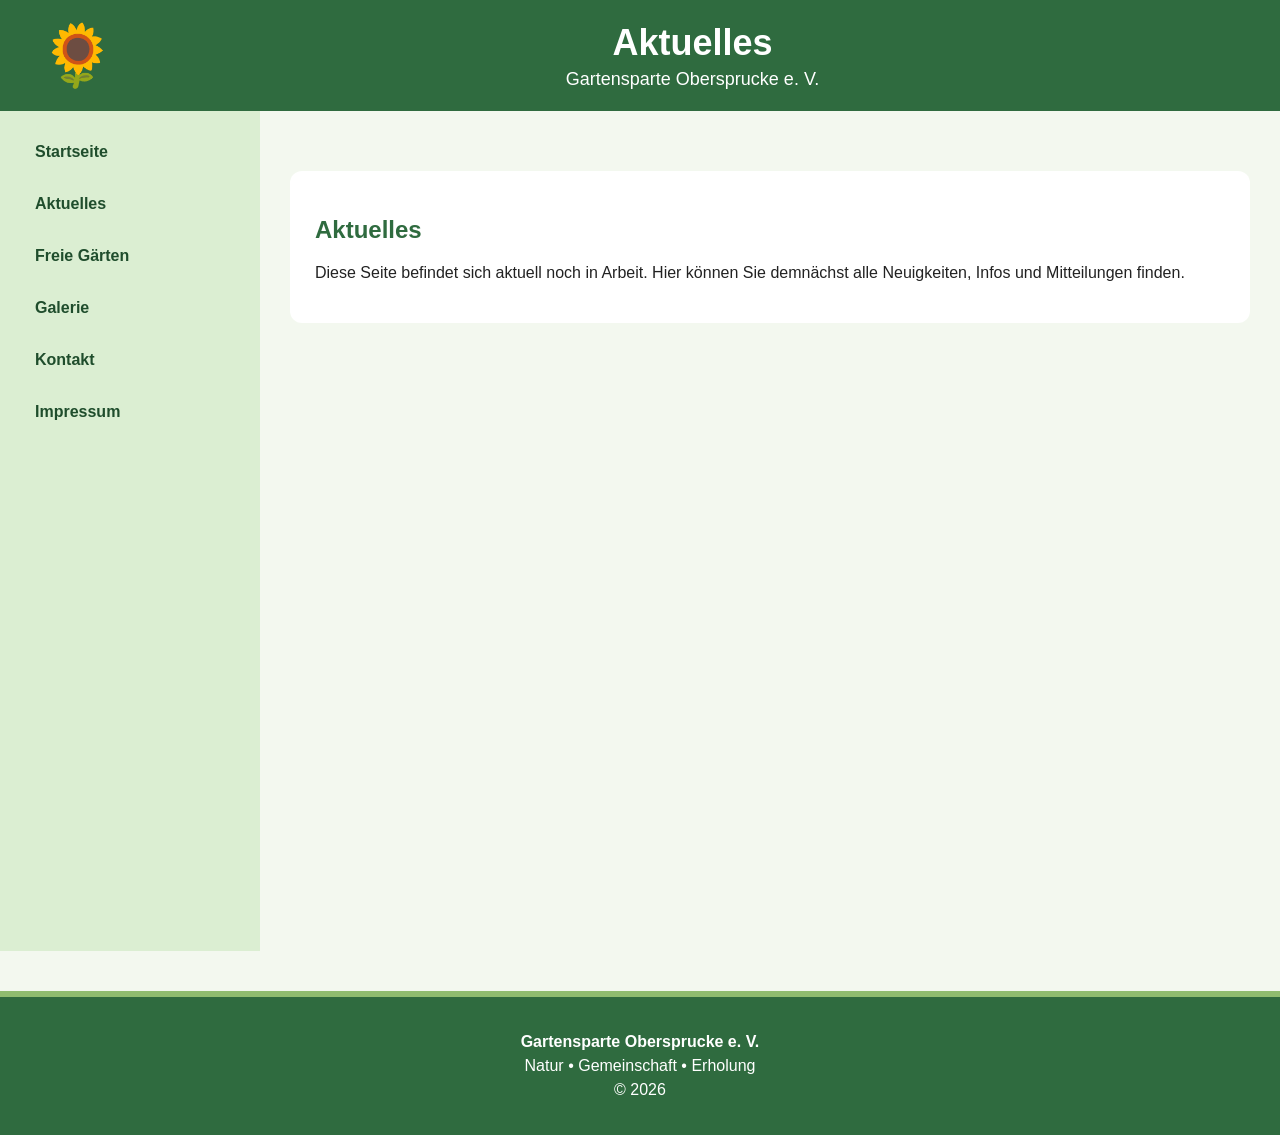
==== aktuelles.html @ 34e6486c "Add files via upload" ====
<!DOCTYPE html>
<html lang="de">
<head>
  <meta charset="UTF-8">
  <meta name="viewport" content="width=device-width, initial-scale=1.0">
  <title>Aktuelles</title>
  <link rel="stylesheet" href="style.css">
</head>

<body>

<header class="header">
  <div class="logo">🌻</div>
  <div class="title">
    <h1>Aktuelles</h1>
    <p>Gartensparte Obersprucke e. V.</p>
  </div>
</header>

<div class="layout">
  <aside class="sidebar">
    <a href="index.html">Startseite</a>
    <a href="aktuelles.html">Aktuelles</a>
    <a href="freie-gaerten.html">Freie Gärten</a>
    <a href="galerie.html">Galerie</a>
    <a href="kontakt.html">Kontakt</a>
    <a href="impressum.html">Impressum</a>
  </aside>

  <main class="content">
    <section class="welcome">
      <h2>Aktuelles</h2>
      <p>
        Diese Seite befindet sich aktuell noch in Arbeit.
        Hier können Sie demnächst alle Neuigkeiten, Infos und Mitteilungen finden.
      </p>
    </section>
  </main>
</div>

<footer class="footer">
  <div class="footer-content">
    <p><strong>Gartensparte Obersprucke e. V.</strong></p>
    <p>Natur • Gemeinschaft • Erholung</p>
    <p>© 2026</p>
  </div>
</footer>

</body>
</html>
---- style.css ----
body {
  margin: 0;
  font-family: Arial, sans-serif;
  background: #f3f8ef;
  color: #222;
}

.header {
  background: #2f6b3f;
  color: white;
  display: flex;
  align-items: center;
  padding: 20px 40px;
}

.logo {
  font-size: 60px;
  margin-right: 30px;
}

.title {
  flex: 1;
  text-align: center;
}

.title h1 {
  margin: 0;
  font-size: 36px;
}

.title p {
  margin: 5px 0 0;
  font-size: 18px;
}

.layout {
  display: flex;
}

.sidebar {
  width: 220px;
  background: #dbeed2;
  min-height: calc(100vh - 100px);
  padding: 20px;
}

.sidebar a {
  display: block;
  color: #1f4d2c;
  text-decoration: none;
  font-weight: bold;
  margin-bottom: 10px;
  padding: 12px 15px;
  border-radius: 10px;
  transition: 0.2s ease;
}

.sidebar a:hover {
  background: #cfe5c4;
  transform: translateX(5px);
}

.content {
  flex: 1;
  padding: 30px;
}

.slideshow {
  position: relative;
  height: 350px;
  overflow: hidden;
  border-radius: 12px;
  background: #ccc;
}

.slide {
  display: none;
  width: 100%;
  height: 350px;
  object-fit: cover;
}

.slide.active {
  display: block;
}

.welcome {
  margin-top: 30px;
  background: white;
  padding: 25px;
  border-radius: 12px;
}

.welcome h2 {
  color: #2f6b3f;
}

.info-cards {
  display: flex;
  gap: 25px;
  margin-top: 25px;
}

.info-card {
  flex: 1;
  background: white;
  padding: 25px;
  border-radius: 12px;
  border-left: 6px solid #2f6b3f;
  box-shadow: 0 3px 10px rgba(0, 0, 0, 0.08);
}

.info-card h3 {
  margin-top: 0;
  color: #2f6b3f;
}

.info-card a {
  display: inline-block;
  margin-top: 10px;
  color: white;
  background: #2f6b3f;
  padding: 10px 15px;
  border-radius: 8px;
  text-decoration: none;
  font-weight: bold;
}

.info-card a:hover {
  background: #245532;
}

.garden-cards {
  margin-top: 25px;
}

.garden-card {
  display: flex;
  gap: 25px;
  background: white;
  padding: 20px;
  border-radius: 12px;
  border-left: 6px solid #2f6b3f;
  box-shadow: 0 3px rgba(0, 0, 0, 0.08);
}

.garden-card img {
  width: 280px;
  height: 200px;
  object-fit: cover;
  border-radius: 10px;
}

.garden-card h3 {
  color: #2f6b3f;
  margin-top: 0;
}

.garden-grid {
  display: grid !important;
  grid-template-columns: repeat(3,minmax(220px, 1fr)) !important;
  gap: 25px !important;
  margin-top: 25px;
}

.polaroid-card {
  width: auto !important;
  max-width: none !important;
  background: white;
  padding: 15px 15px 24px;
  border-radius: 6px;
  box-shadow: 0 5px 15px rgba(0, 0, 0, 0.18);
  cursor: pointer;
  text-align: center;
  transition: transform 0.3s ease;
}

.polaroid-card:hover {
  transform: scale(1.03);
}

.polaroid-card img {
  width: 100% !important;
  height: 220px !important;
  object-fit: cover !important;
  border-radius: 4px;
}

.polaroid-card h3 {
  color: #2f6b3f;
  margin-bottom: 5px;
}

.modal {
  display: none;
  position: fixed;
  z-index: 1000;
  left: 0;
  top: 0;
  width: 100%;
  height: 100%;
  background: rgba(0, 0, 0, 0.65);
}

.modal-content {
  background: white;
  margin: 5% auto;
  padding: 25px;
  width: 80%;
  max-width: 650px;
  border-radius: 12px;
  box-shadow: 0 5px 20px rgba(0, 0, 0, 0.3);
}

.modal-content img {
  width: 100%;
  max-height: 350px;
  object-fit: cover;
  border-radius: 10px;
}

.close {
  float: right;
  font-size: 32px;
  font-weight: bold;
  cursor: pointer;
}

.short-facts {
  color: #555;
  font-size: 15px;
}

.garden-grid {
  display: flex;
  gap: 30px;
  margin-top: 25px;
  flex-wrap: wrap;
  justify-content: flex-start;
}

.polaroid-card {
  width: 30px;
  background: white;
  padding: 16px 16px 24px;
  border-radius: 8px;
  box-shadow: 0 5px 15px rgba(0,0,0,0.18);
  cursor: pointer;
  text-align: center;
}

.polaroid-card img {
  width: 100%;
  height: 240px;
  object-fit: cover;
}

.short-facts {
  color: #555;
  font-size: 15px;
}

.map-section {
  margin-top: 25px;
  background: white;
  padding: 25px;
  border-radius: 12px;
  box-shadow: 0 3px 10px rgba(0, 0, 0, 0.08);
}

.map-section h2 {
  color: #2f6b3f;
  margin-top: 0;
}

.map-section iframe {
  border-radius: 12px;
  margin-top: 10px;
}

.route-button {
  display: inline-block;
  margin-top: 15px;
  color: white;
  background: #2f6b3f;
  padding: 10px 15px;
  border-radius: 8px;
  text-decoration: none;
  font-weight: bold;
}

.route-button:hover {
  background: #245532;
}

.contact-grid {
  display: flex;
  gap: 25px;
  margin-top: 25px;
  flex-wrap: wrap;
}

.contact-card {
  flex: 1;
  min-width: 260px;
  background: white;
  padding: 25px;
  border-radius: 12px;
  border-left: 6px solid #2f6b3f;
  box-shadow: 0 3px 10px rgba(0, 0, 0, 0.08);
}

.contact-card h3 {
  color: #2f6b3f;
  margin-top: 0;
}

.footer {
  background: #2f6b3f;
  color: white;
  text-align: center;
  padding: 30px 20px;
  margin-top: 40px;
  border-top: 6px solid #8fbc6f;
}

.footer-content p {
  margin: 6px 0;
}

@media (max-width: 768px) {
  .header{
    flex-direction: column;
    padding: 20px;
    text-align: center;
  }

  .logo {
    margin-right: 0;
    margin-bottom: 10px;
  }
 
  .title h1 {
    font-size: 28px;
  }

  .layout {
    flex-direction: column;
  }

  .sidebar {
    width: auto;
    min-height: auto;
    display: flex;
    flex-wrap: wrap;
    justify-content: center;
    gap: 8px;
  }

  .sidebar a{
    margin-bottom: 0;
    padding: 10px 12px;
    background: #cfe5c4;
  }

  .content {
    padding: 18px;
  }

  .slideshow {
    height: 240px;
  }

  .slide {
    height: 240px;
  }

  .info-cards, .contact-grid {
    flex-direction: column;
  }

  .garden-grid {
    grid-template-columns: 1fr !important;
  }

  .modal-content {
    width: 90%;
    margin-top: 20%;
  }

  .footer::after {
    font-size: 45px;
  }
}
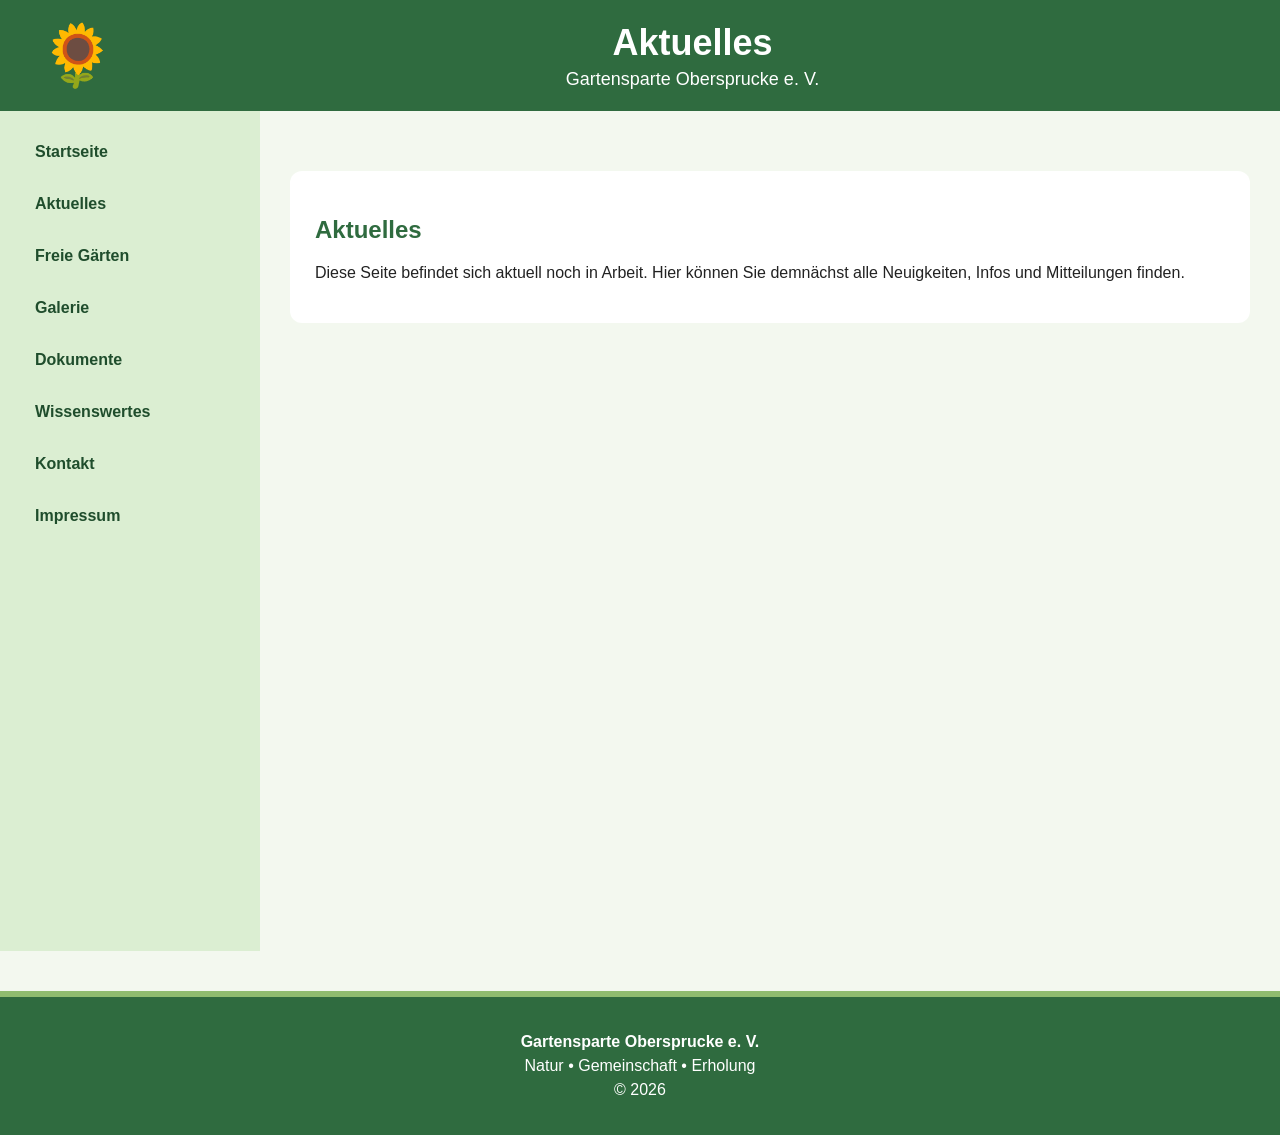
==== commit 225dd55c: "Add files via upload" ====
--- a/aktuelles.html
+++ b/aktuelles.html
@@ -19,12 +19,14 @@
 
 <div class="layout">
   <aside class="sidebar">
-    <a href="index.html">Startseite</a>
-    <a href="aktuelles.html">Aktuelles</a>
-    <a href="freie-gaerten.html">Freie Gärten</a>
-    <a href="galerie.html">Galerie</a>
-    <a href="kontakt.html">Kontakt</a>
-    <a href="impressum.html">Impressum</a>
+                <a href="index.html">Startseite</a>
+                <a href="aktuelles.html">Aktuelles</a>
+                <a href="freie-gaerten.html">Freie Gärten</a>
+                <a href="galerie.html">Galerie</a>
+                <a href="dokumente.html">Dokumente</a>
+                <a href="wissenswertes.html">Wissenswertes</a>
+                <a href="kontakt.html">Kontakt</a>
+                <a href="impressum.html">Impressum</a>
   </aside>
 
   <main class="content">
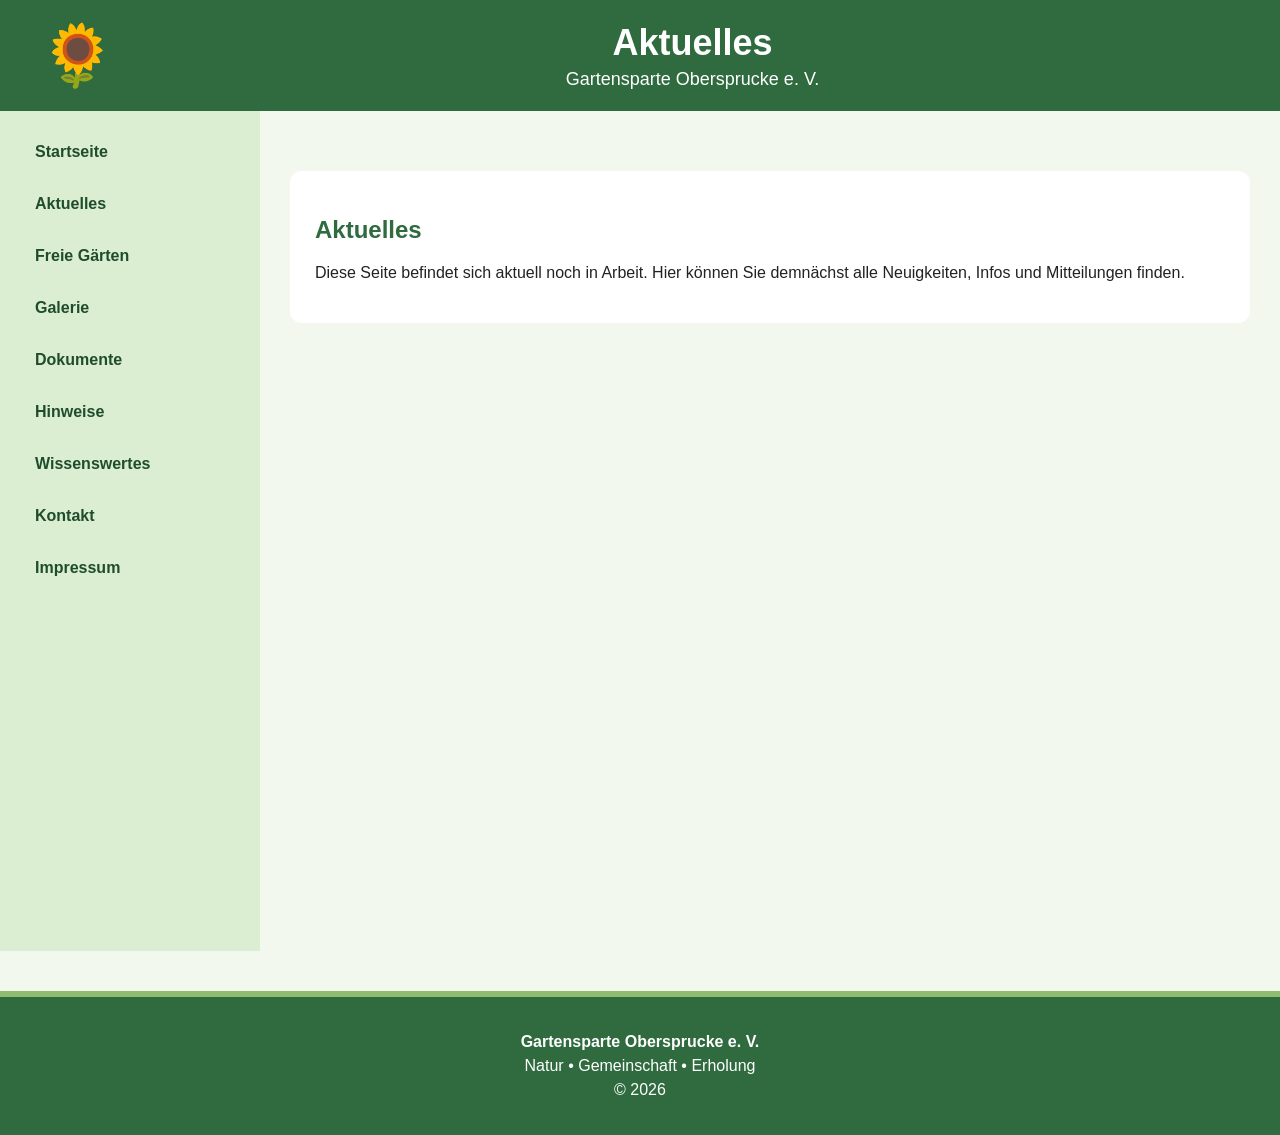
==== commit e885ae06: "Add files via upload" ====
--- a/aktuelles.html
+++ b/aktuelles.html
@@ -24,6 +24,7 @@
                 <a href="freie-gaerten.html">Freie Gärten</a>
                 <a href="galerie.html">Galerie</a>
                 <a href="dokumente.html">Dokumente</a>
+                <a href="hinweise.html">Hinweise</a>
                 <a href="wissenswertes.html">Wissenswertes</a>
                 <a href="kontakt.html">Kontakt</a>
                 <a href="impressum.html">Impressum</a>
--- a/style.css
+++ b/style.css
@@ -239,15 +239,6 @@
   justify-content: flex-start;
 }
 
-.polaroid-card {
-  width: 30px;
-  background: white;
-  padding: 16px 16px 24px;
-  border-radius: 8px;
-  box-shadow: 0 5px 15px rgba(0,0,0,0.18);
-  cursor: pointer;
-  text-align: center;
-}
 
 .polaroid-card img {
   width: 100%;
@@ -391,5 +382,188 @@
   .footer::after {
     font-size: 45px;
   }
-}
-
+
+  .search-filter-box {
+    flex-direction: column;
+    align-items: stretch;
+  }
+
+  .filter-buttons {
+    justify-content: center;
+  }
+}
+
+.search-filter-box {
+  display: flex;
+  gap: 18px;
+  align-items: center;
+  margin-top: 25px;
+  margin-bottom: 25px;
+  background: white;
+  padding: 18px;
+  border-radius: 18px;
+  box-shadow: 0 3px 10px rgba(0, 0, 0, 0.08);
+}
+
+.search-bar {
+  flex: 1;
+  padding: 18px 22px;
+  border-radius: 999px;
+  border: 2px solid #dbeed2;
+  font-size: 18px;
+  outline: none;
+}
+
+.search-bar {
+  flex: 1;
+  padding: 18px 22px;
+  border-radius: 999px;
+  border: 2px solid #dbeed2;
+  font-size: 18px;
+  outline: none;
+}
+
+.search-bar:focus {
+  border-color: #2f6b3f;
+  box-shadow: 0 0 0 4px #dbeed2;
+}
+
+.filter-buttons {
+  display: flex;
+  flex-wrap: wrap;
+  gap: 8px;
+}
+
+.filter-buttons button {
+  background: #dbeed2;
+  color: #1f4d2c;
+  border: 2px solid transparent;
+  padding: 11px 15px;
+  border-radius: 999px;
+  cursor: pointer;
+  font-weight: bold;
+  transition: 0.2 ease;
+}
+
+.filter-buttons button:hover {
+  background: #cfe5c4;
+  background-color: #2f6b3f;
+  transform: translateY(-2px);
+}
+
+.plant-card {
+  background: white;
+  padding: 16px;
+  border-radius: 12px;
+  box-shadow: 0 5px 15px rgba(0,0,0,0.18);
+  cursor: pointer;
+  text-align: center;
+}
+
+.plant-card img {
+  width: 100%;
+  height: 180px;
+  object-fit: cover;
+  border-radius: 8px;
+}
+
+.plant-card h3 {
+  color: #2f6b3f;
+}
+
+.plant-grid {
+  display: grid;
+  grid-template-columns: repeat(3, minmax(220px, 1fr));
+  gap: 25px;
+  margin-top: 25px;
+}
+
+.plant-grid {
+  display: grid;
+  grid-template-columns: repeat(3, minmax(220px, 1fr));
+  gap: 25px;
+  margin-top: 25px;
+}
+
+.plant-card {
+  background: white;
+  padding: 16px;
+  border-radius: 12px;
+  box-shadow: 0 5px 15px rgba(0,0,0,0.18);
+  cursor: pointer;
+  text-align: center;
+}
+
+.plant-card img {
+  width: 100%;
+  height: 180px;
+  object-fit: cover;
+  border-radius: 8px;
+}
+
+.plant-card h3 {
+  color: #2f6b3f;
+}
+
+.plant-modal {
+  display: none;
+  position: fixed;
+  inset: 0;
+  background: rgba(0,0,0,0.6);
+  justify-content: center;
+  align-items: center;
+  z-index: 9999;
+}
+
+.plant-modal-content {
+  background: white;
+  width: 90%;
+  max-width: 1100px;
+  border-radius: 20px;
+  padding: 25px;
+  display: flex;
+  gap: 30px;
+  position: relative;
+}
+
+.plant-close {
+  position: absolute;
+  top: 15px;
+  right: 25px;
+  font-size: 40px;
+  cursor: pointer;
+}
+
+.plant-modal-left {
+  width: 45%;
+}
+
+.plant-main-image {
+  width: 100%;
+  border-radius: 15px;
+  height: 450px;
+  object-fit: cover;
+}
+
+.plant-thumbs {
+  display: flex;
+  gap: 10px;
+  margin-top: 10px;
+}
+
+.plant-thumbs img {
+  width: 80px;
+  height: 80px;
+  object-fit: cover;
+  border-radius: 10px;
+  cursor: pointer;
+}
+
+.plant-modal-right {
+  flex: 1;
+}
+
+.latin-name {
+  font-style: italic;
+  color: #555;
+}
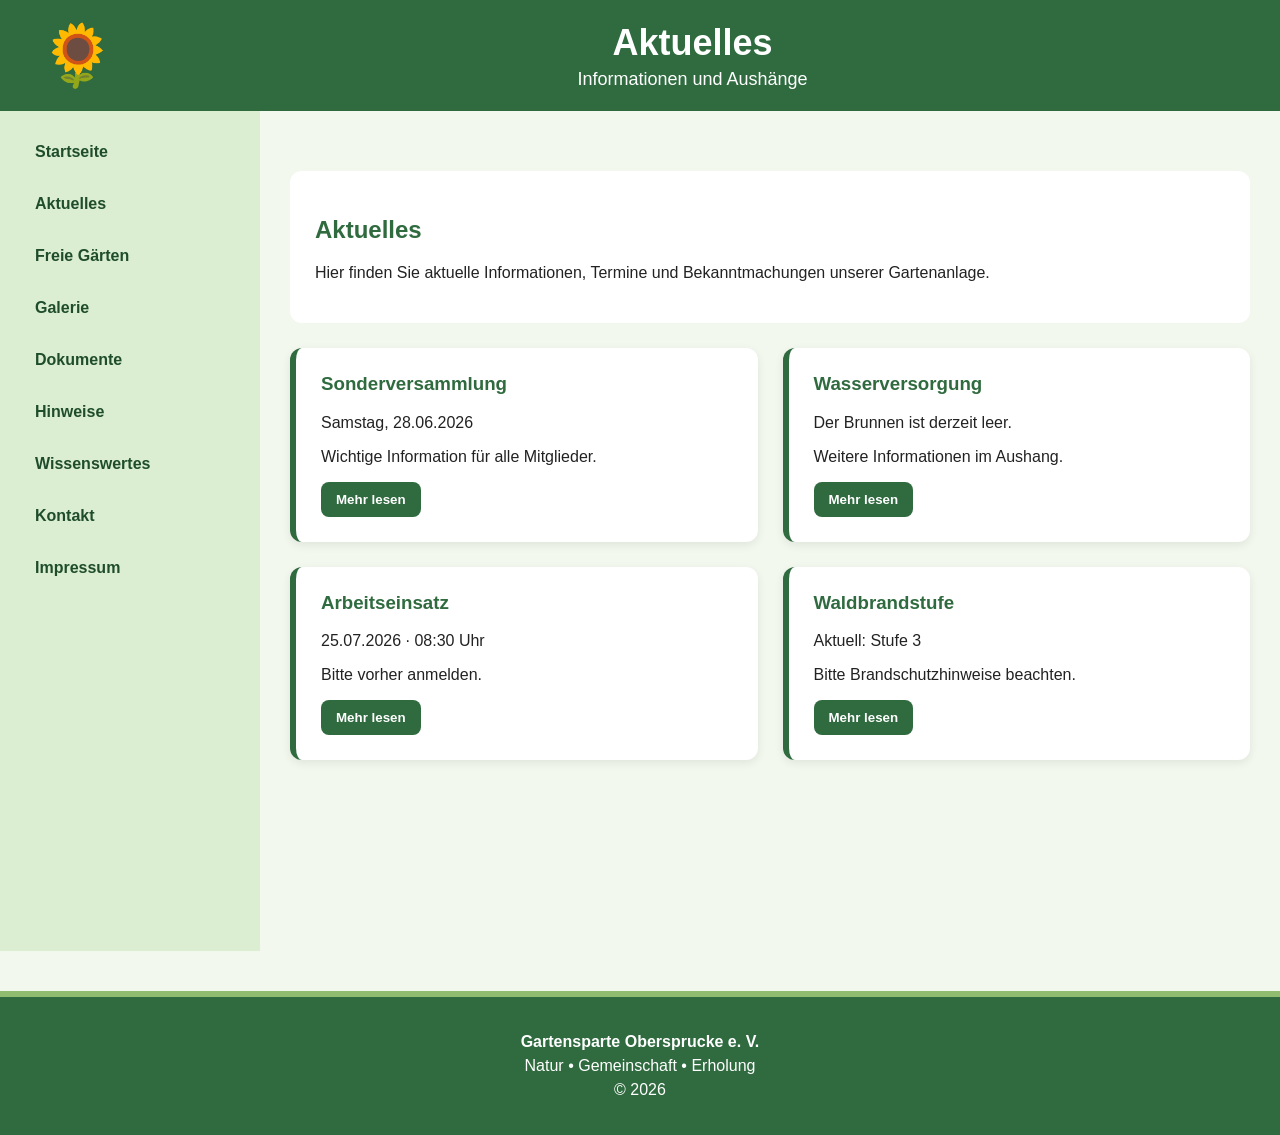
==== commit fc34c72d: "Add files via upload" ====
--- a/aktuelles.html
+++ b/aktuelles.html
@@ -13,32 +13,79 @@
   <div class="logo">🌻</div>
   <div class="title">
     <h1>Aktuelles</h1>
-    <p>Gartensparte Obersprucke e. V.</p>
+    <p>Informationen und Aushänge</p>
   </div>
 </header>
 
 <div class="layout">
   <aside class="sidebar">
-                <a href="index.html">Startseite</a>
-                <a href="aktuelles.html">Aktuelles</a>
-                <a href="freie-gaerten.html">Freie Gärten</a>
-                <a href="galerie.html">Galerie</a>
-                <a href="dokumente.html">Dokumente</a>
-                <a href="hinweise.html">Hinweise</a>
-                <a href="wissenswertes.html">Wissenswertes</a>
-                <a href="kontakt.html">Kontakt</a>
-                <a href="impressum.html">Impressum</a>
+    <a href="index.html">Startseite</a>
+    <a href="aktuelles.html">Aktuelles</a>
+    <a href="freie-gaerten.html">Freie Gärten</a>
+    <a href="galerie.html">Galerie</a>
+    <a href="dokumente.html">Dokumente</a>
+    <a href="hinweise.html">Hinweise</a>
+    <a href="wissenswertes.html">Wissenswertes</a>
+    <a href="kontakt.html">Kontakt</a>
+    <a href="impressum.html">Impressum</a>
   </aside>
 
   <main class="content">
     <section class="welcome">
       <h2>Aktuelles</h2>
       <p>
-        Diese Seite befindet sich aktuell noch in Arbeit.
-        Hier können Sie demnächst alle Neuigkeiten, Infos und Mitteilungen finden.
+        Hier finden Sie aktuelle Informationen, Termine und Bekanntmachungen
+        unserer Gartenanlage.
       </p>
     </section>
+
+    <section class="notice-grid">
+
+      <div class="notice-card" onclick="openNoticeModal('Sonderversammlung', 'Am Samstag findet eine Sonderversammlung im Vereinshaus statt.', 'Samstag, 28.06.2026', 'Der Vorstand')">
+        <h3>Sonderversammlung</h3>
+        <p>Samstag, 28.06.2026</p>
+        <p>Wichtige Information für alle Mitglieder.</p>
+        <button>Mehr lesen</button>
+      </div>
+
+      <div class="notice-card" onclick="openNoticeModal('Wasserversorgung', 'Der Brunnen ist derzeit leer. Wir haben momentan kein Wasser mehr. Wann es wieder Wasser gibt, ist aktuell nicht bekannt.', 'Aktueller Hinweis', 'Der Wassertrupp')">
+        <h3>Wasserversorgung</h3>
+        <p>Der Brunnen ist derzeit leer.</p>
+        <p>Weitere Informationen im Aushang.</p>
+        <button>Mehr lesen</button>
+      </div>
+
+      <div class="notice-card" onclick="openNoticeModal('Nächster Arbeitseinsatz', 'Unser nächster Arbeitseinsatz findet am 25.07.2026 ab 08:30 Uhr statt. Bitte melden Sie sich bis zum 17.07.2026 an.', '25.07.2026 · 08:30 Uhr', 'Der Gartenvorstand')">
+        <h3>Arbeitseinsatz</h3>
+        <p>25.07.2026 · 08:30 Uhr</p>
+        <p>Bitte vorher anmelden.</p>
+        <button>Mehr lesen</button>
+      </div>
+
+      <div class="notice-card" onclick="openNoticeModal('Waldbrandstufe', 'Aktuell gilt Waldbrandstufe 3. Bitte kein offenes Feuer entzünden und die Hinweise zum Brandschutz beachten.', 'Aktuell: Stufe 3', 'Der Vorstand')">
+        <h3>Waldbrandstufe</h3>
+        <p>Aktuell: Stufe 3</p>
+        <p>Bitte Brandschutzhinweise beachten.</p>
+        <button>Mehr lesen</button>
+      </div>
+
+    </section>
   </main>
+</div>
+
+<div id="noticeModal" class="modal">
+  <div class="notice-paper">
+    <span class="close" onclick="closeNoticeModal()">&times;</span>
+
+    <div class="pin">●</div>
+
+    <h2 id="noticeTitle"></h2>
+    <p class="notice-date" id="noticeDate"></p>
+
+    <p id="noticeText"></p>
+
+    <p class="notice-signature" id="noticeSignature"></p>
+  </div>
 </div>
 
 <footer class="footer">
@@ -49,5 +96,7 @@
   </div>
 </footer>
 
+<script src="script.js"></script>
+
 </body>
 </html>
--- a/style.css
+++ b/style.css
@@ -66,18 +66,17 @@
 }
 
 .slideshow {
+  height: 400px;
+  overflow: hidden;
   position: relative;
-  height: 350px;
-  overflow: hidden;
-  border-radius: 12px;
-  background: #ccc;
 }
 
 .slide {
   display: none;
   width: 100%;
-  height: 350px;
-  object-fit: cover;
+  height: 400px;
+  object-fit: cover;
+  object-position: center center;
 }
 
 .slide.active {
@@ -96,7 +95,8 @@
 }
 
 .info-cards {
-  display: flex;
+  display: grid;
+  grid-template-columns: repeat(2, 1fr);
   gap: 25px;
   margin-top: 25px;
 }
@@ -391,6 +391,10 @@
   .filter-buttons {
     justify-content: center;
   }
+
+  .hint-grid {
+    grid-template-columns: 1fr;
+  }
 }
 
 .search-filter-box {
@@ -566,4 +570,118 @@
 .latin-name {
   font-style: italic;
   color: #555;
+}
+
+.hint-grid {
+  display: grid;
+  grid-template-columns: repeat(2, 1fr);
+  gap: 25px;
+  margin-top: 25px;
+}
+
+.hint-card {
+  background: white;
+  padding: 25px;
+  border-radius: 12px;
+  border-left: 6px solid #2f6b3f;
+  box-shadow: 0 3px 10px rgba(0, 0, 0, 0.08);
+  cursor: pointer;
+  transition: 0.2s ease;
+}
+
+.hint-card:hover {
+  transform: translateY(-3px);
+}
+
+.hint-card h3 {
+  margin-top: 0;
+  color: #2f6b3f;
+}
+
+#hintList {
+  line-height: 1.7;
+}
+
+.notice-grid {
+  display: grid;
+  grid-template-columns: repeat(2, 1fr);
+  gap: 25px;
+  margin-top: 25px;
+}
+
+.notice-card {
+  background: white;
+  padding: 25px;
+  border-radius: 12px;
+  border-left: 6px solid #2f6b3f;
+  box-shadow: 0 3px 10px rgba(0, 0, 0, 0.08);
+  cursor: pointer;
+  transition: 0.2s ease;
+}
+
+.notice-card:hover {
+  transform: translateY(-3px);
+}
+
+.notice-card h3 {
+  color: #2f6b3f;
+  margin-top: 0;
+}
+
+.notice-card button {
+  background: #2f6b3f;
+  color: white;
+  border: none;
+  padding: 10px 15px;
+  border-radius: 8px;
+  font-weight: bold;
+  cursor: pointer;
+}
+
+.notice-paper {
+  background: #fffdf2;
+  width: 80%;
+  max-width: 600px;
+  margin: 6% auto;
+  padding: 45px 35px 35px;
+  border-radius: 6px;
+  box-shadow: 0 8px 25px rgba(0,0,0,0.35);
+  position: relative;
+  text-align: center;
+  line-height: 1.7;
+}
+
+.pin {
+  position: absolute;
+  top: 12px;
+  left: 50%;
+  transform: translateX(-50%);
+  color: #2f6b3f;
+  font-size: 34px;
+}
+
+.notice-paper h2 {
+  color: #2f6b3f;
+  margin-top: 15px;
+}
+
+.notice-date {
+  font-weight: bold;
+  margin: 20px 0;
+}
+
+.notice-signature {
+  margin-top: 30px;
+  font-style: italic;
+}
+
+@media (max-width: 768px) {
+  .notice-grid {
+    grid-template-columns: 1fr;
+  }
+
+  .notice-paper {
+    width: 85%;
+    margin-top: 20%;
+  }
 }
